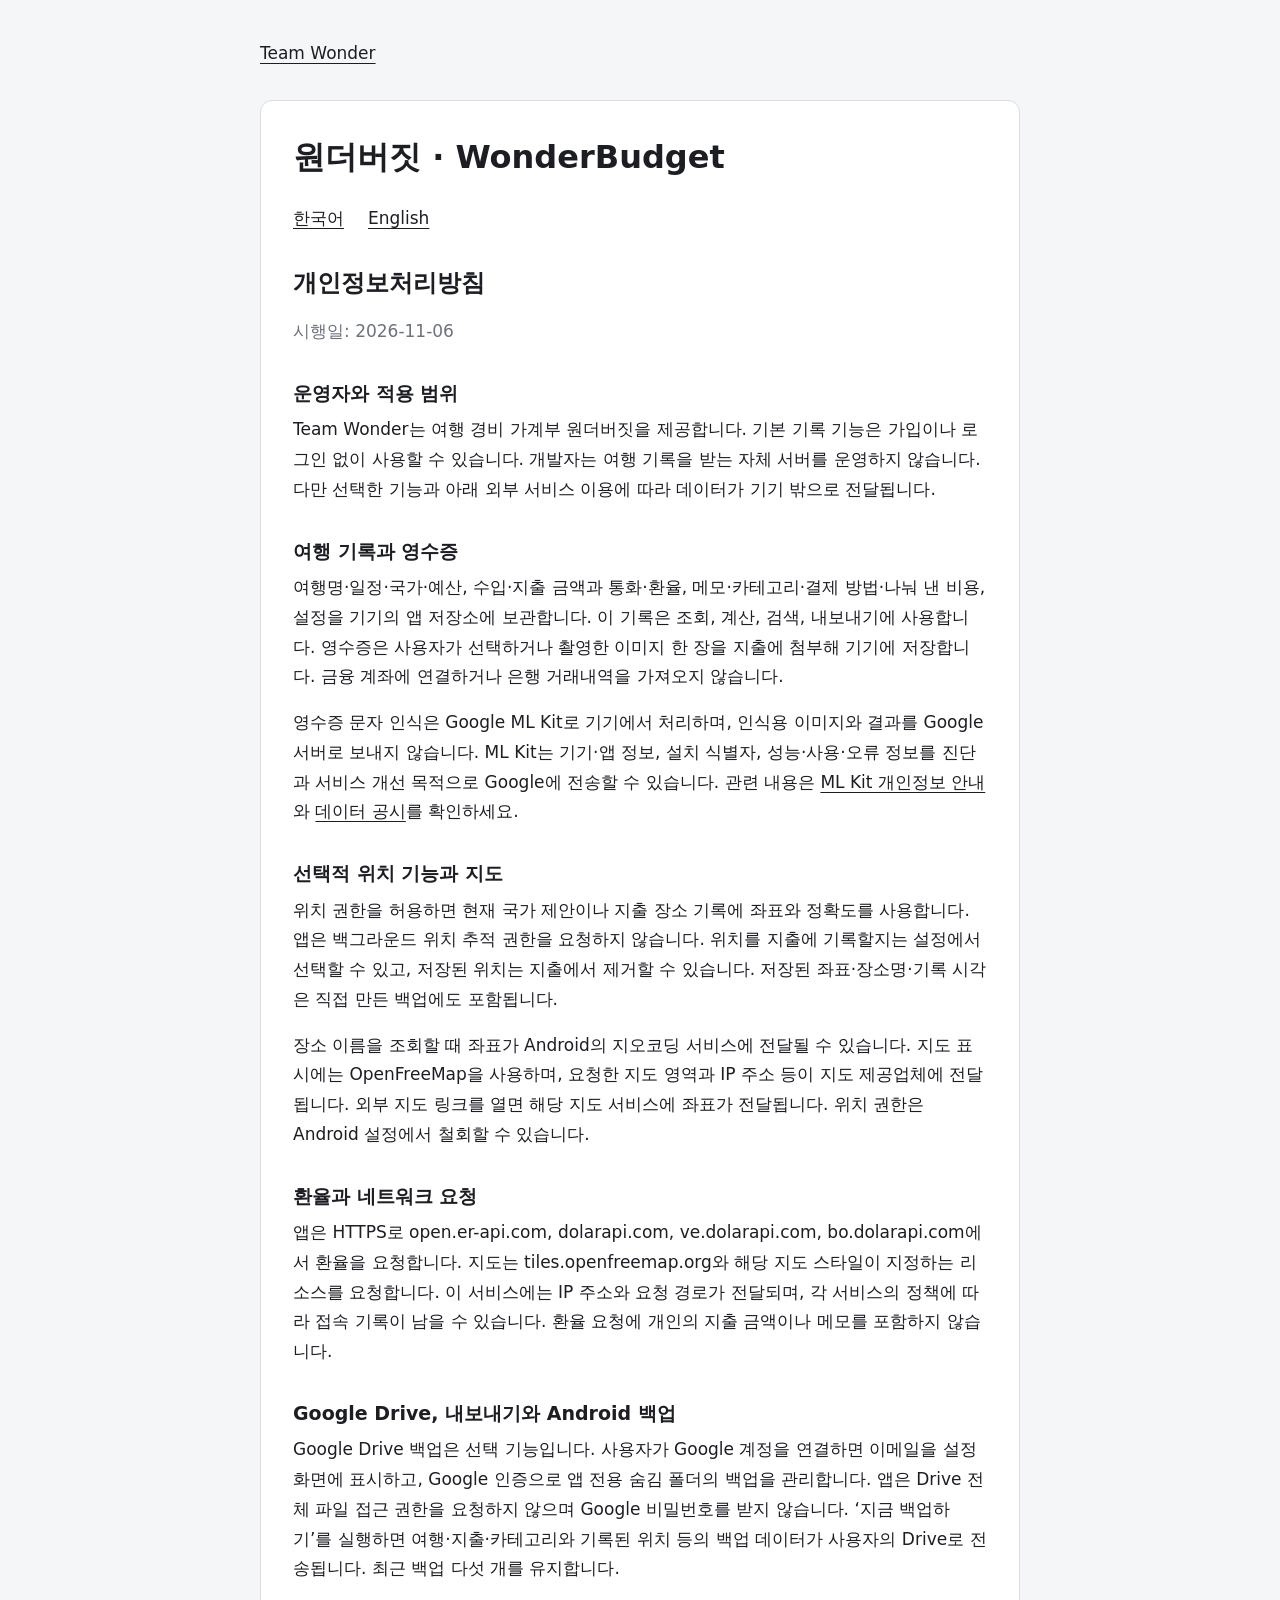
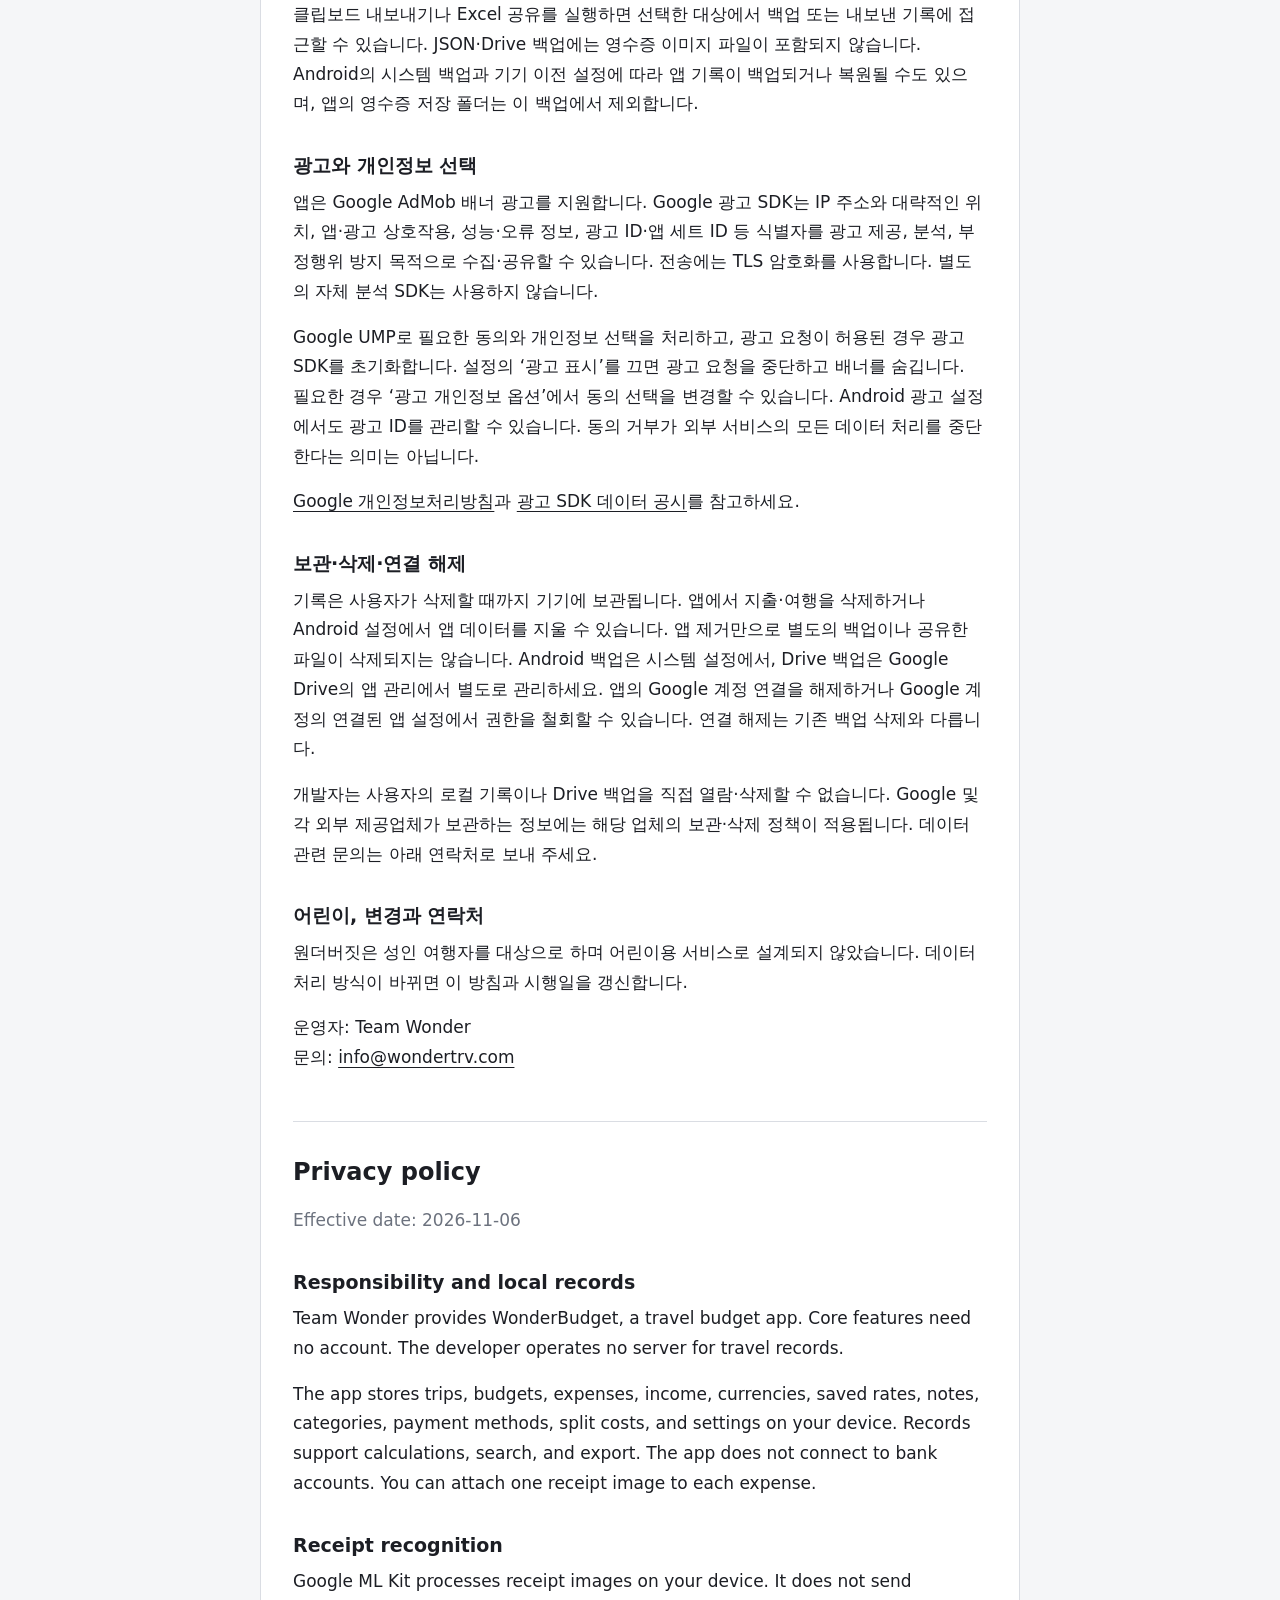
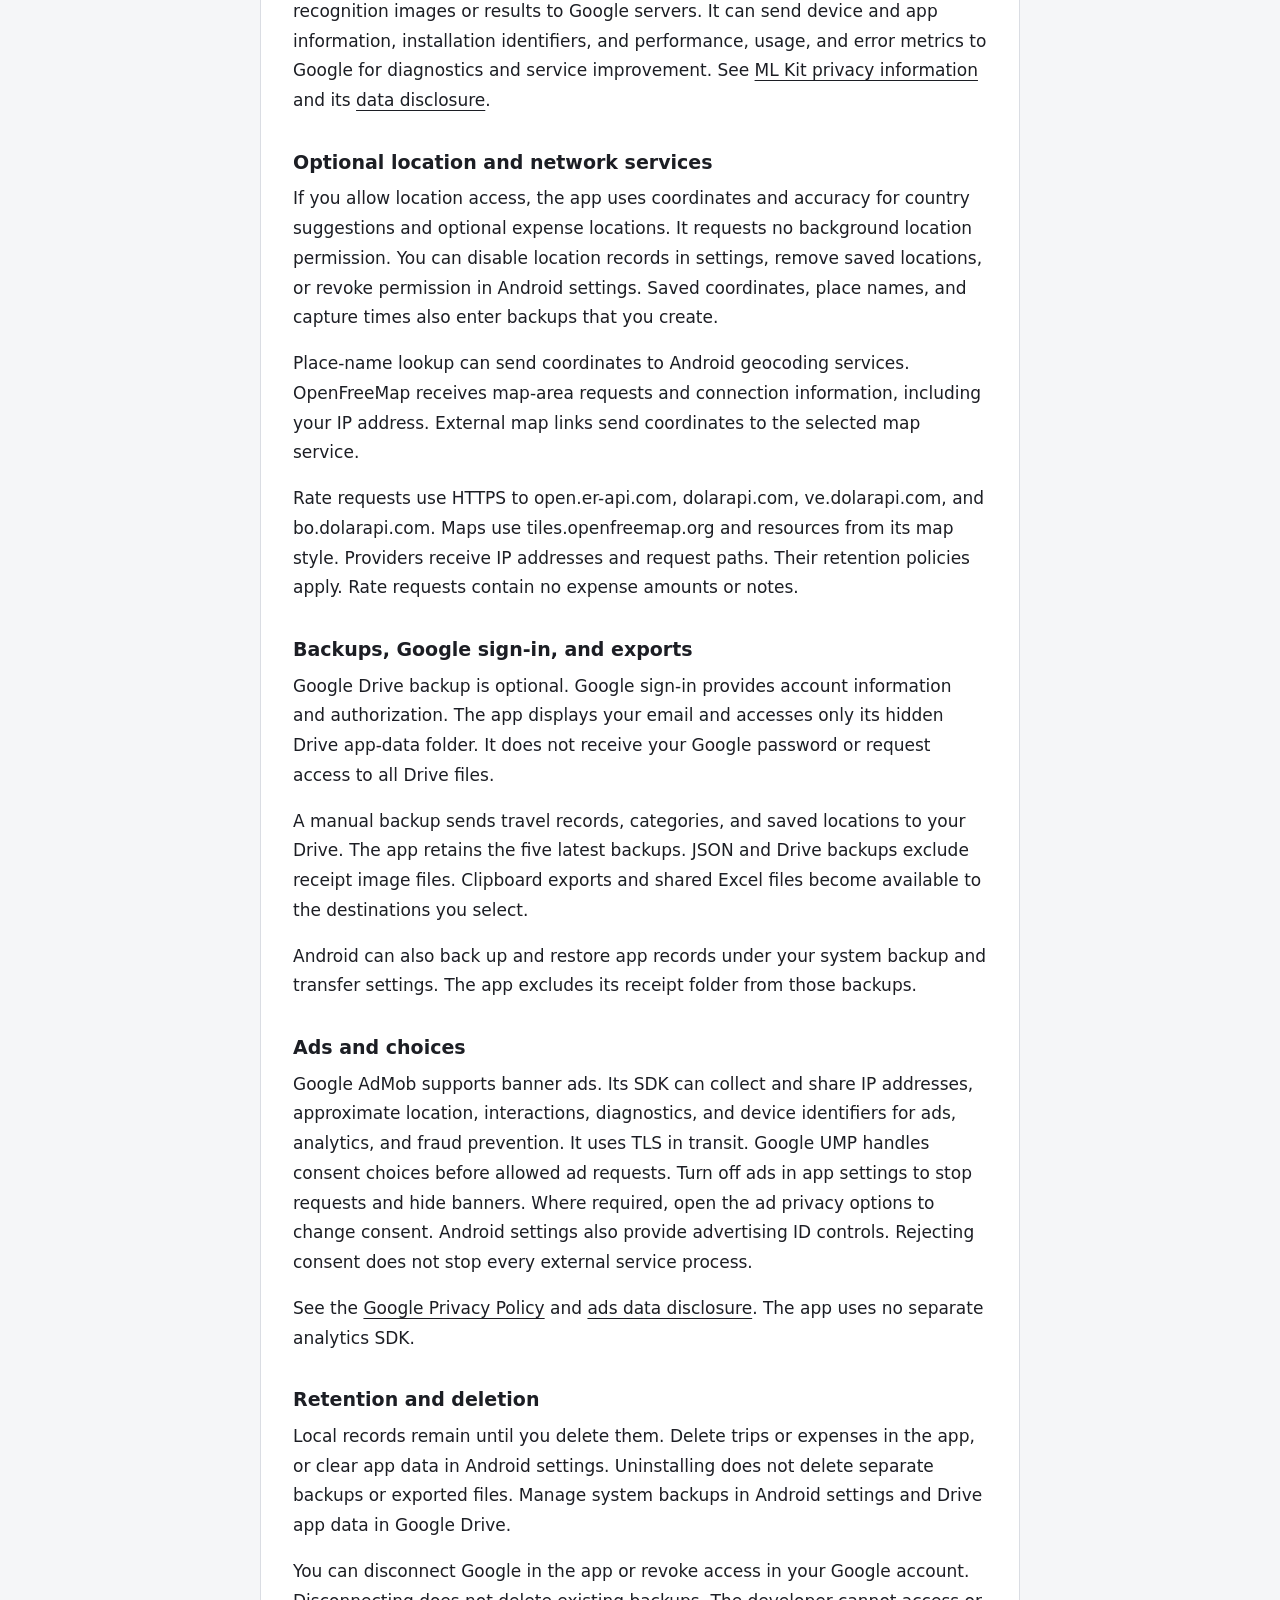
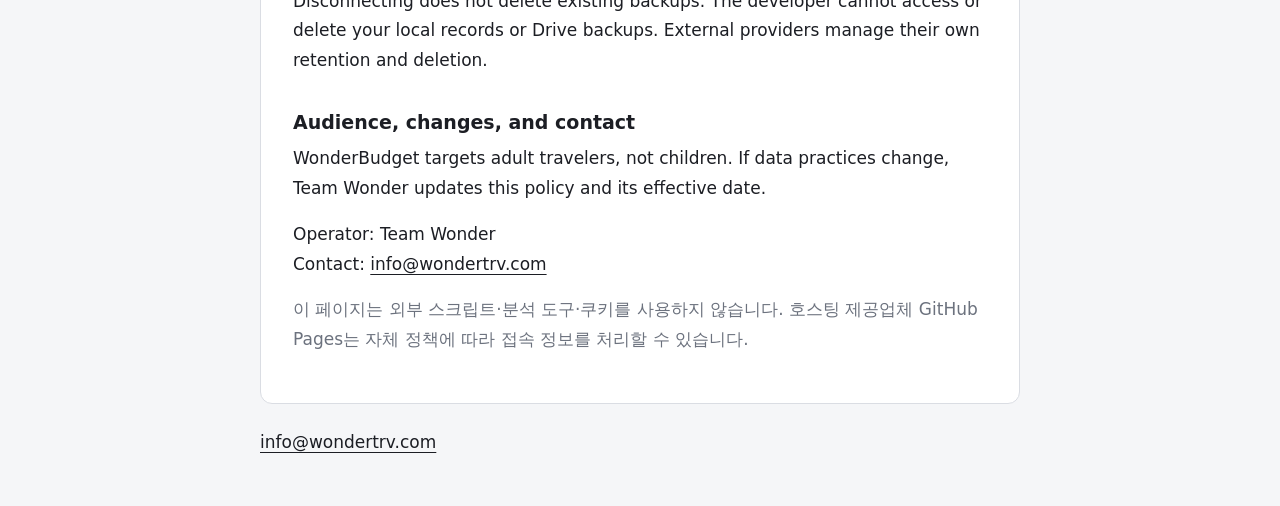
==== wonderbudget/privacy/index.html @ 3af8c167 "Add WonderBudget privacy policy and app listing" ====
<!doctype html>
<html lang="ko">
<head>
  <meta charset="utf-8">
  <meta name="viewport" content="width=device-width, initial-scale=1">
  <meta name="description" content="원더버짓(WonderBudget)의 개인정보처리방침과 데이터 관리 안내입니다.">
  <title>WonderBudget — 개인정보처리방침 / Privacy policy</title>
  <link rel="stylesheet" href="../../style.css">
</head>
<body>
<header><a href="../../">Team Wonder</a></header>
<main>
  <h1>원더버짓 · WonderBudget</h1>
  <nav aria-label="Language / 언어"><a href="#ko" lang="ko">한국어</a><a href="#en" lang="en">English</a></nav>
  <article id="ko" lang="ko" aria-labelledby="ko-title">
    <h2 id="ko-title">개인정보처리방침</h2>
    <p class="meta">시행일: <time datetime="2026-11-06">2026-11-06</time></p>
    <h3>운영자와 적용 범위</h3>
    <p>Team Wonder는 여행 경비 가계부 원더버짓을 제공합니다. 기본 기록 기능은 가입이나 로그인 없이 사용할 수 있습니다. 개발자는 여행 기록을 받는 자체 서버를 운영하지 않습니다. 다만 선택한 기능과 아래 외부 서비스 이용에 따라 데이터가 기기 밖으로 전달됩니다.</p>
    <h3>여행 기록과 영수증</h3>
    <p>여행명·일정·국가·예산, 수입·지출 금액과 통화·환율, 메모·카테고리·결제 방법·나눠 낸 비용, 설정을 기기의 앱 저장소에 보관합니다. 이 기록은 조회, 계산, 검색, 내보내기에 사용합니다. 영수증은 사용자가 선택하거나 촬영한 이미지 한 장을 지출에 첨부해 기기에 저장합니다. 금융 계좌에 연결하거나 은행 거래내역을 가져오지 않습니다.</p>
    <p>영수증 문자 인식은 Google ML Kit로 기기에서 처리하며, 인식용 이미지와 결과를 Google 서버로 보내지 않습니다. ML Kit는 기기·앱 정보, 설치 식별자, 성능·사용·오류 정보를 진단과 서비스 개선 목적으로 Google에 전송할 수 있습니다. 관련 내용은 <a href="https://developers.google.com/ml-kit/terms">ML Kit 개인정보 안내</a>와 <a href="https://developers.google.com/ml-kit/android-data-disclosure">데이터 공시</a>를 확인하세요.</p>
    <h3>선택적 위치 기능과 지도</h3>
    <p>위치 권한을 허용하면 현재 국가 제안이나 지출 장소 기록에 좌표와 정확도를 사용합니다. 앱은 백그라운드 위치 추적 권한을 요청하지 않습니다. 위치를 지출에 기록할지는 설정에서 선택할 수 있고, 저장된 위치는 지출에서 제거할 수 있습니다. 저장된 좌표·장소명·기록 시각은 직접 만든 백업에도 포함됩니다.</p>
    <p>장소 이름을 조회할 때 좌표가 Android의 지오코딩 서비스에 전달될 수 있습니다. 지도 표시에는 OpenFreeMap을 사용하며, 요청한 지도 영역과 IP 주소 등이 지도 제공업체에 전달됩니다. 외부 지도 링크를 열면 해당 지도 서비스에 좌표가 전달됩니다. 위치 권한은 Android 설정에서 철회할 수 있습니다.</p>
    <h3>환율과 네트워크 요청</h3>
    <p>앱은 HTTPS로 open.er-api.com, dolarapi.com, ve.dolarapi.com, bo.dolarapi.com에서 환율을 요청합니다. 지도는 tiles.openfreemap.org와 해당 지도 스타일이 지정하는 리소스를 요청합니다. 이 서비스에는 IP 주소와 요청 경로가 전달되며, 각 서비스의 정책에 따라 접속 기록이 남을 수 있습니다. 환율 요청에 개인의 지출 금액이나 메모를 포함하지 않습니다.</p>
    <h3>Google Drive, 내보내기와 Android 백업</h3>
    <p>Google Drive 백업은 선택 기능입니다. 사용자가 Google 계정을 연결하면 이메일을 설정 화면에 표시하고, Google 인증으로 앱 전용 숨김 폴더의 백업을 관리합니다. 앱은 Drive 전체 파일 접근 권한을 요청하지 않으며 Google 비밀번호를 받지 않습니다. ‘지금 백업하기’를 실행하면 여행·지출·카테고리와 기록된 위치 등의 백업 데이터가 사용자의 Drive로 전송됩니다. 최근 백업 다섯 개를 유지합니다.</p>
    <p>클립보드 내보내기나 Excel 공유를 실행하면 선택한 대상에서 백업 또는 내보낸 기록에 접근할 수 있습니다. JSON·Drive 백업에는 영수증 이미지 파일이 포함되지 않습니다. Android의 시스템 백업과 기기 이전 설정에 따라 앱 기록이 백업되거나 복원될 수도 있으며, 앱의 영수증 저장 폴더는 이 백업에서 제외합니다.</p>
    <h3>광고와 개인정보 선택</h3>
    <p>앱은 Google AdMob 배너 광고를 지원합니다. Google 광고 SDK는 IP 주소와 대략적인 위치, 앱·광고 상호작용, 성능·오류 정보, 광고 ID·앱 세트 ID 등 식별자를 광고 제공, 분석, 부정행위 방지 목적으로 수집·공유할 수 있습니다. 전송에는 TLS 암호화를 사용합니다. 별도의 자체 분석 SDK는 사용하지 않습니다.</p>
    <p>Google UMP로 필요한 동의와 개인정보 선택을 처리하고, 광고 요청이 허용된 경우 광고 SDK를 초기화합니다. 설정의 ‘광고 표시’를 끄면 광고 요청을 중단하고 배너를 숨깁니다. 필요한 경우 ‘광고 개인정보 옵션’에서 동의 선택을 변경할 수 있습니다. Android 광고 설정에서도 광고 ID를 관리할 수 있습니다. 동의 거부가 외부 서비스의 모든 데이터 처리를 중단한다는 의미는 아닙니다.</p>
    <p><a href="https://policies.google.com/privacy?hl=ko">Google 개인정보처리방침</a>과 <a href="https://developers.google.com/admob/android/privacy/play-data-disclosure?hl=ko">광고 SDK 데이터 공시</a>를 참고하세요.</p>
    <h3>보관·삭제·연결 해제</h3>
    <p>기록은 사용자가 삭제할 때까지 기기에 보관됩니다. 앱에서 지출·여행을 삭제하거나 Android 설정에서 앱 데이터를 지울 수 있습니다. 앱 제거만으로 별도의 백업이나 공유한 파일이 삭제되지는 않습니다. Android 백업은 시스템 설정에서, Drive 백업은 Google Drive의 앱 관리에서 별도로 관리하세요. 앱의 Google 계정 연결을 해제하거나 Google 계정의 연결된 앱 설정에서 권한을 철회할 수 있습니다. 연결 해제는 기존 백업 삭제와 다릅니다.</p>
    <p>개발자는 사용자의 로컬 기록이나 Drive 백업을 직접 열람·삭제할 수 없습니다. Google 및 각 외부 제공업체가 보관하는 정보에는 해당 업체의 보관·삭제 정책이 적용됩니다. 데이터 관련 문의는 아래 연락처로 보내 주세요.</p>
    <h3>어린이, 변경과 연락처</h3>
    <p>원더버짓은 성인 여행자를 대상으로 하며 어린이용 서비스로 설계되지 않았습니다. 데이터 처리 방식이 바뀌면 이 방침과 시행일을 갱신합니다.</p>
    <p>운영자: Team Wonder<br>문의: <a href="mailto:info@wondertrv.com">info@wondertrv.com</a></p>
  </article>
  <article id="en" lang="en" aria-labelledby="en-title">
    <h2 id="en-title">Privacy policy</h2>
    <p class="meta">Effective date: <time datetime="2026-11-06">2026-11-06</time></p>
    <h3>Responsibility and local records</h3>
    <p>Team Wonder provides WonderBudget, a travel budget app. Core features need no account. The developer operates no server for travel records.</p>
    <p>The app stores trips, budgets, expenses, income, currencies, saved rates, notes, categories, payment methods, split costs, and settings on your device. Records support calculations, search, and export. The app does not connect to bank accounts. You can attach one receipt image to each expense.</p>
    <h3>Receipt recognition</h3>
    <p>Google ML Kit processes receipt images on your device. It does not send recognition images or results to Google servers. It can send device and app information, installation identifiers, and performance, usage, and error metrics to Google for diagnostics and service improvement. See <a href="https://developers.google.com/ml-kit/terms">ML Kit privacy information</a> and its <a href="https://developers.google.com/ml-kit/android-data-disclosure">data disclosure</a>.</p>
    <h3>Optional location and network services</h3>
    <p>If you allow location access, the app uses coordinates and accuracy for country suggestions and optional expense locations. It requests no background location permission. You can disable location records in settings, remove saved locations, or revoke permission in Android settings. Saved coordinates, place names, and capture times also enter backups that you create.</p>
    <p>Place-name lookup can send coordinates to Android geocoding services. OpenFreeMap receives map-area requests and connection information, including your IP address. External map links send coordinates to the selected map service.</p>
    <p>Rate requests use HTTPS to open.er-api.com, dolarapi.com, ve.dolarapi.com, and bo.dolarapi.com. Maps use tiles.openfreemap.org and resources from its map style. Providers receive IP addresses and request paths. Their retention policies apply. Rate requests contain no expense amounts or notes.</p>
    <h3>Backups, Google sign-in, and exports</h3>
    <p>Google Drive backup is optional. Google sign-in provides account information and authorization. The app displays your email and accesses only its hidden Drive app-data folder. It does not receive your Google password or request access to all Drive files.</p>
    <p>A manual backup sends travel records, categories, and saved locations to your Drive. The app retains the five latest backups. JSON and Drive backups exclude receipt image files. Clipboard exports and shared Excel files become available to the destinations you select.</p>
    <p>Android can also back up and restore app records under your system backup and transfer settings. The app excludes its receipt folder from those backups.</p>
    <h3>Ads and choices</h3>
    <p>Google AdMob supports banner ads. Its SDK can collect and share IP addresses, approximate location, interactions, diagnostics, and device identifiers for ads, analytics, and fraud prevention. It uses TLS in transit. Google UMP handles consent choices before allowed ad requests. Turn off ads in app settings to stop requests and hide banners. Where required, open the ad privacy options to change consent. Android settings also provide advertising ID controls. Rejecting consent does not stop every external service process.</p>
    <p>See the <a href="https://policies.google.com/privacy">Google Privacy Policy</a> and <a href="https://developers.google.com/admob/android/privacy/play-data-disclosure">ads data disclosure</a>. The app uses no separate analytics SDK.</p>
    <h3>Retention and deletion</h3>
    <p>Local records remain until you delete them. Delete trips or expenses in the app, or clear app data in Android settings. Uninstalling does not delete separate backups or exported files. Manage system backups in Android settings and Drive app data in Google Drive.</p>
    <p>You can disconnect Google in the app or revoke access in your Google account. Disconnecting does not delete existing backups. The developer cannot access or delete your local records or Drive backups. External providers manage their own retention and deletion.</p>
    <h3>Audience, changes, and contact</h3>
    <p>WonderBudget targets adult travelers, not children. If data practices change, Team Wonder updates this policy and its effective date.</p>
    <p>Operator: Team Wonder<br>Contact: <a href="mailto:info@wondertrv.com">info@wondertrv.com</a></p>
  </article>
  <p class="meta">이 페이지는 외부 스크립트·분석 도구·쿠키를 사용하지 않습니다. 호스팅 제공업체 GitHub Pages는 자체 정책에 따라 접속 정보를 처리할 수 있습니다.</p>
</main>
<footer><a href="mailto:info@wondertrv.com">info@wondertrv.com</a></footer>
</body>
</html>
---- style.css ----
/* Colours come from WonderRate AppPalette.light. The system font is required by the site contract. */
:root { --bg: #F5F6F8; --surface: #FFFFFF; --text: #1C1E24; --muted: #6C727E; --border: #DADDE3; }
* { box-sizing: border-box; }
html { scroll-behavior: auto; }
body { margin: 0; background: var(--bg); color: var(--text); font: 400 17px/1.75 system-ui, -apple-system, BlinkMacSystemFont, "Apple SD Gothic Neo", "Malgun Gothic", sans-serif; }
header, main, footer { width: min(100% - 48px, 760px); margin-inline: auto; }
header { padding-block: 32px 24px; }
main { background: var(--surface); padding: 32px; border: 1px solid var(--border); border-radius: 12px; }
footer { padding-block: 24px 48px; }
h1, h2, h3 { font-weight: 700; line-height: 1.5; overflow-wrap: anywhere; }
h1 { font-size: 32px; margin: 0 0 16px; }
h2 { font-size: 24px; margin: 0 0 16px; }
h3 { font-size: 19px; margin: 32px 0 8px; }
p, ul { margin: 0 0 16px; }
ul { padding-inline-start: 24px; }
li + li { margin-top: 8px; }
a { color: var(--text); text-decoration: underline; text-underline-offset: 4px; overflow-wrap: anywhere; }
a:hover { text-decoration-thickness: 3px; }
a:focus-visible { outline: 3px solid var(--text); outline-offset: 4px; border-radius: 2px; }
nav { display: flex; flex-wrap: wrap; gap: 8px 24px; margin-bottom: 24px; }
nav a, header a { display: inline-flex; align-items: center; min-height: 44px; }
.meta { color: var(--muted); }
.hosts { overflow-wrap: anywhere; font-variant-numeric: tabular-nums; }
article + article { margin-top: 48px; padding-top: 32px; border-top: 1px solid var(--border); }
article, h2 { scroll-margin-top: 24px; }
.contact { margin-top: 32px; }
@media (max-width: 519px) {
 header, main, footer { width: calc(100% - 32px); }
 main { padding: 24px 16px; }
 h1 { font-size: 28px; }
}
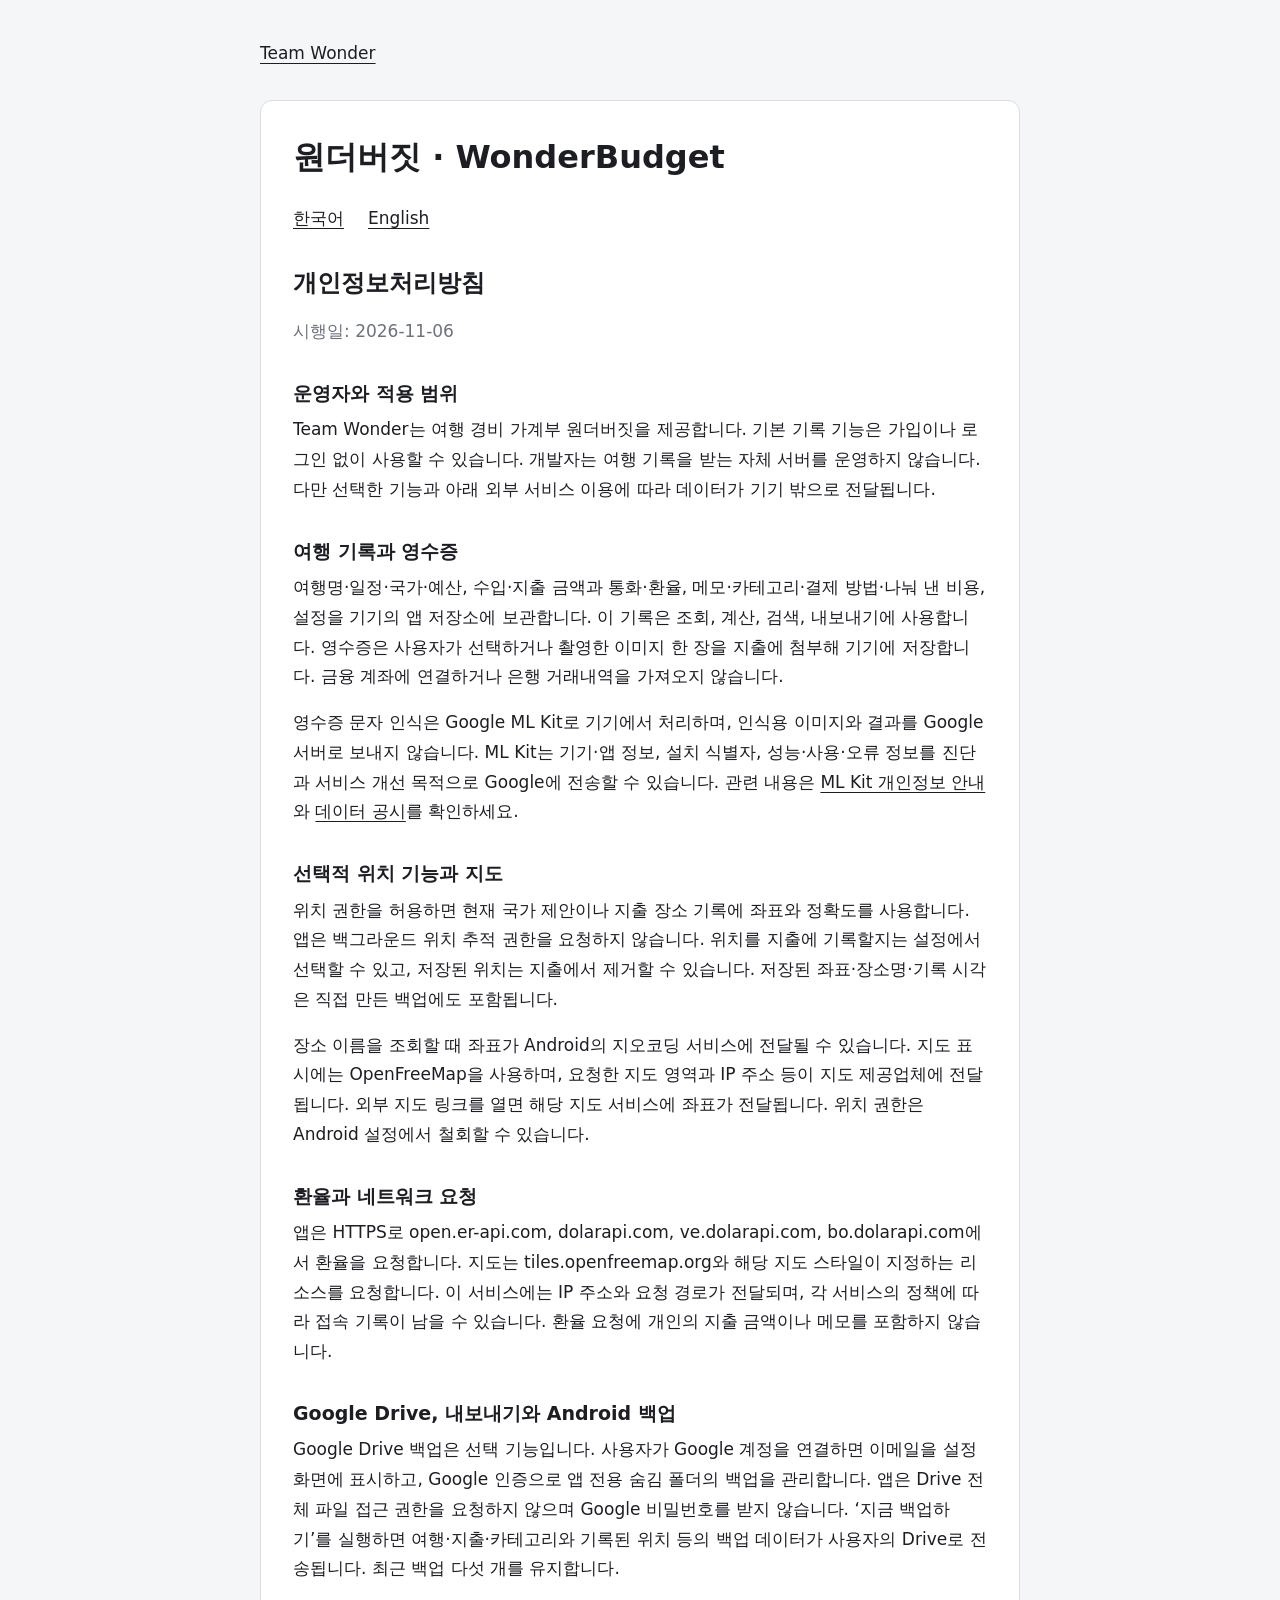
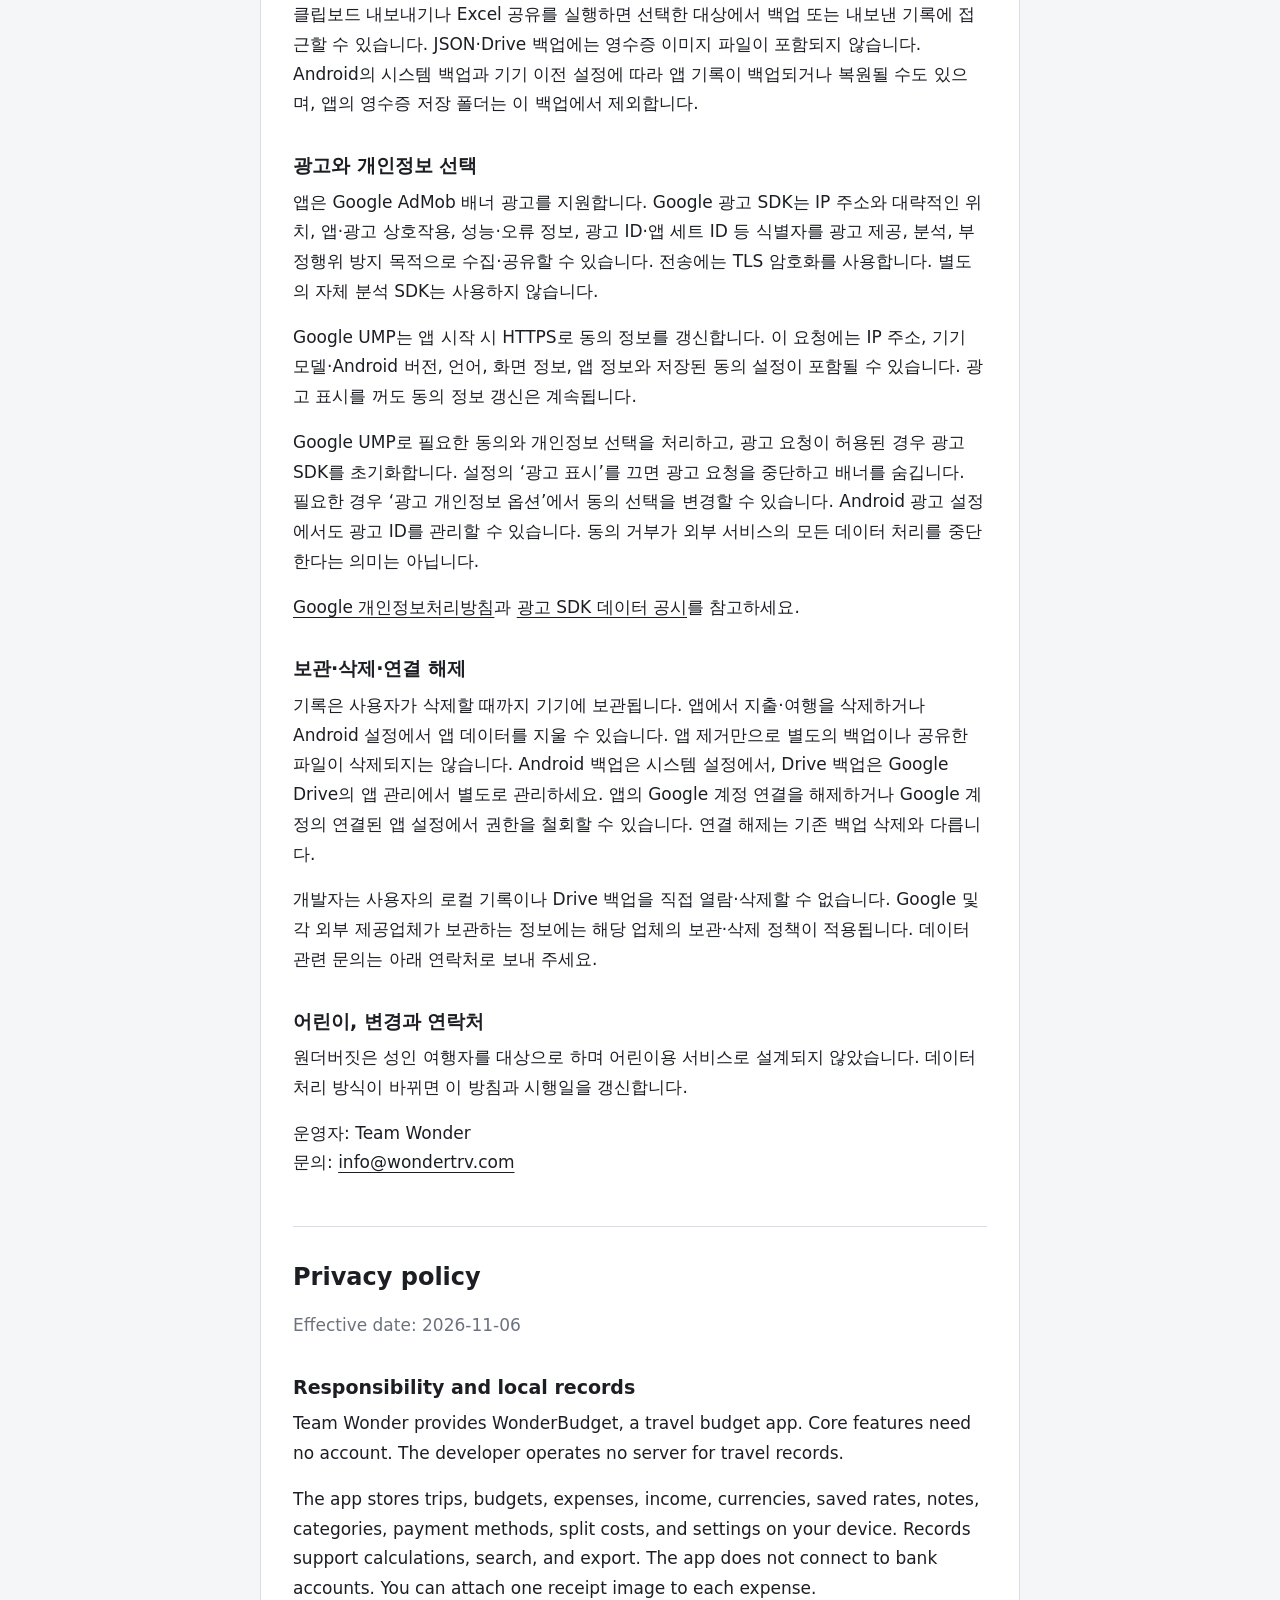
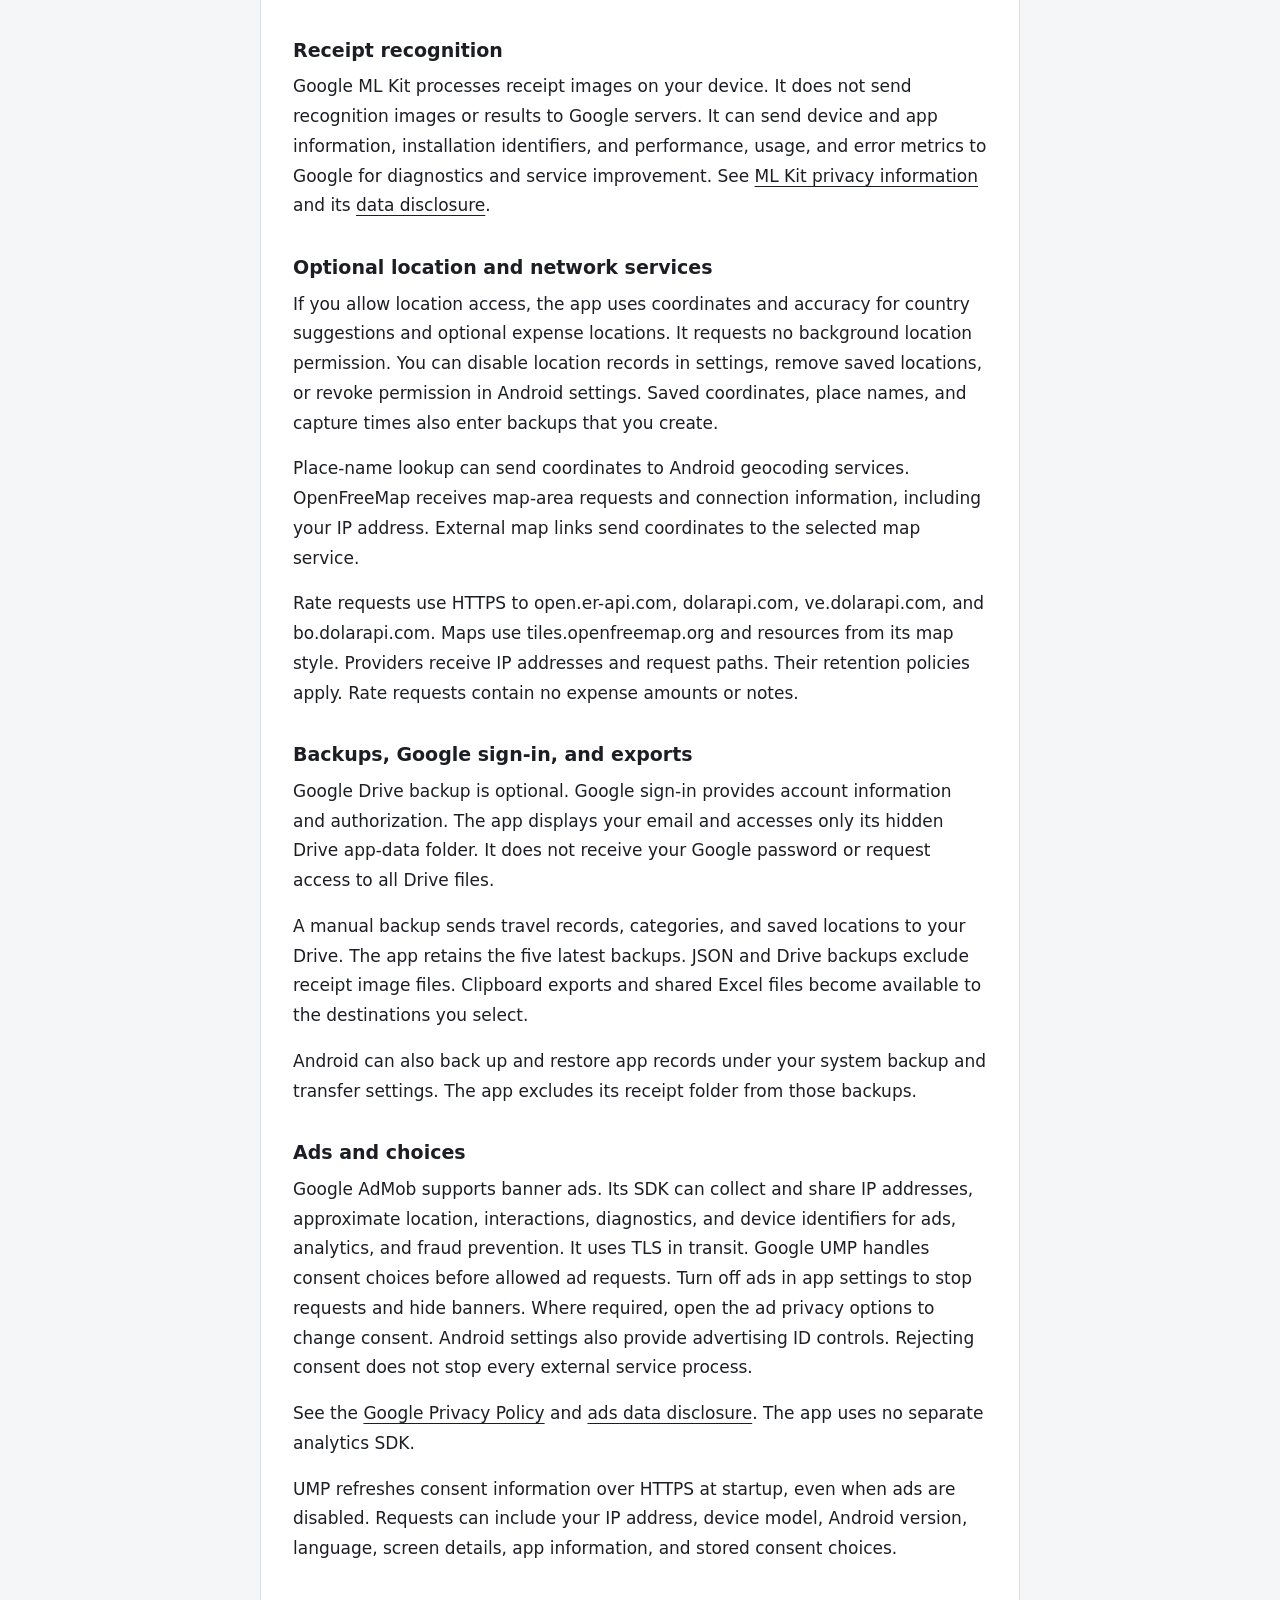
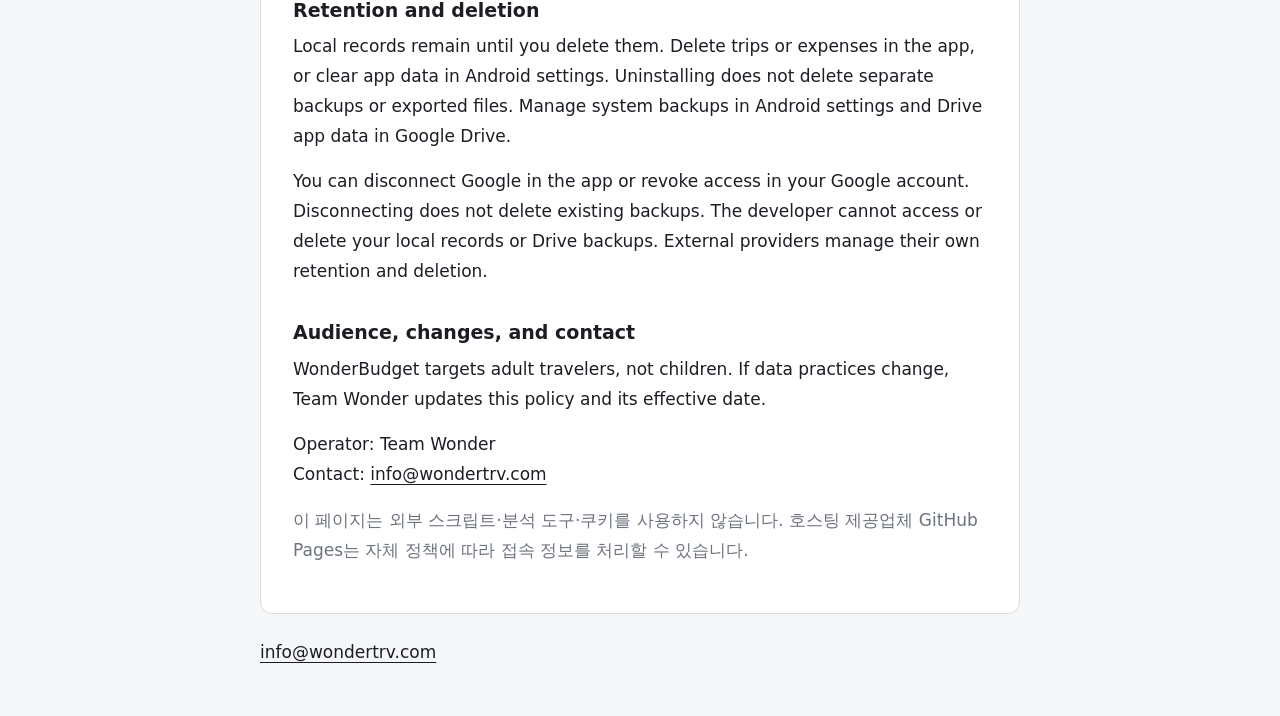
==== commit d4695bdb: "Clarify consent refresh data in WonderBudget privacy policy" ====
--- a/wonderbudget/privacy/index.html
+++ b/wonderbudget/privacy/index.html
@@ -30,6 +30,7 @@
     <p>클립보드 내보내기나 Excel 공유를 실행하면 선택한 대상에서 백업 또는 내보낸 기록에 접근할 수 있습니다. JSON·Drive 백업에는 영수증 이미지 파일이 포함되지 않습니다. Android의 시스템 백업과 기기 이전 설정에 따라 앱 기록이 백업되거나 복원될 수도 있으며, 앱의 영수증 저장 폴더는 이 백업에서 제외합니다.</p>
     <h3>광고와 개인정보 선택</h3>
     <p>앱은 Google AdMob 배너 광고를 지원합니다. Google 광고 SDK는 IP 주소와 대략적인 위치, 앱·광고 상호작용, 성능·오류 정보, 광고 ID·앱 세트 ID 등 식별자를 광고 제공, 분석, 부정행위 방지 목적으로 수집·공유할 수 있습니다. 전송에는 TLS 암호화를 사용합니다. 별도의 자체 분석 SDK는 사용하지 않습니다.</p>
+    <p>Google UMP는 앱 시작 시 HTTPS로 동의 정보를 갱신합니다. 이 요청에는 IP 주소, 기기 모델·Android 버전, 언어, 화면 정보, 앱 정보와 저장된 동의 설정이 포함될 수 있습니다. 광고 표시를 꺼도 동의 정보 갱신은 계속됩니다.</p>
     <p>Google UMP로 필요한 동의와 개인정보 선택을 처리하고, 광고 요청이 허용된 경우 광고 SDK를 초기화합니다. 설정의 ‘광고 표시’를 끄면 광고 요청을 중단하고 배너를 숨깁니다. 필요한 경우 ‘광고 개인정보 옵션’에서 동의 선택을 변경할 수 있습니다. Android 광고 설정에서도 광고 ID를 관리할 수 있습니다. 동의 거부가 외부 서비스의 모든 데이터 처리를 중단한다는 의미는 아닙니다.</p>
     <p><a href="https://policies.google.com/privacy?hl=ko">Google 개인정보처리방침</a>과 <a href="https://developers.google.com/admob/android/privacy/play-data-disclosure?hl=ko">광고 SDK 데이터 공시</a>를 참고하세요.</p>
     <h3>보관·삭제·연결 해제</h3>
@@ -58,6 +59,7 @@
     <h3>Ads and choices</h3>
     <p>Google AdMob supports banner ads. Its SDK can collect and share IP addresses, approximate location, interactions, diagnostics, and device identifiers for ads, analytics, and fraud prevention. It uses TLS in transit. Google UMP handles consent choices before allowed ad requests. Turn off ads in app settings to stop requests and hide banners. Where required, open the ad privacy options to change consent. Android settings also provide advertising ID controls. Rejecting consent does not stop every external service process.</p>
     <p>See the <a href="https://policies.google.com/privacy">Google Privacy Policy</a> and <a href="https://developers.google.com/admob/android/privacy/play-data-disclosure">ads data disclosure</a>. The app uses no separate analytics SDK.</p>
+    <p>UMP refreshes consent information over HTTPS at startup, even when ads are disabled. Requests can include your IP address, device model, Android version, language, screen details, app information, and stored consent choices.</p>
     <h3>Retention and deletion</h3>
     <p>Local records remain until you delete them. Delete trips or expenses in the app, or clear app data in Android settings. Uninstalling does not delete separate backups or exported files. Manage system backups in Android settings and Drive app data in Google Drive.</p>
     <p>You can disconnect Google in the app or revoke access in your Google account. Disconnecting does not delete existing backups. The developer cannot access or delete your local records or Drive backups. External providers manage their own retention and deletion.</p>
